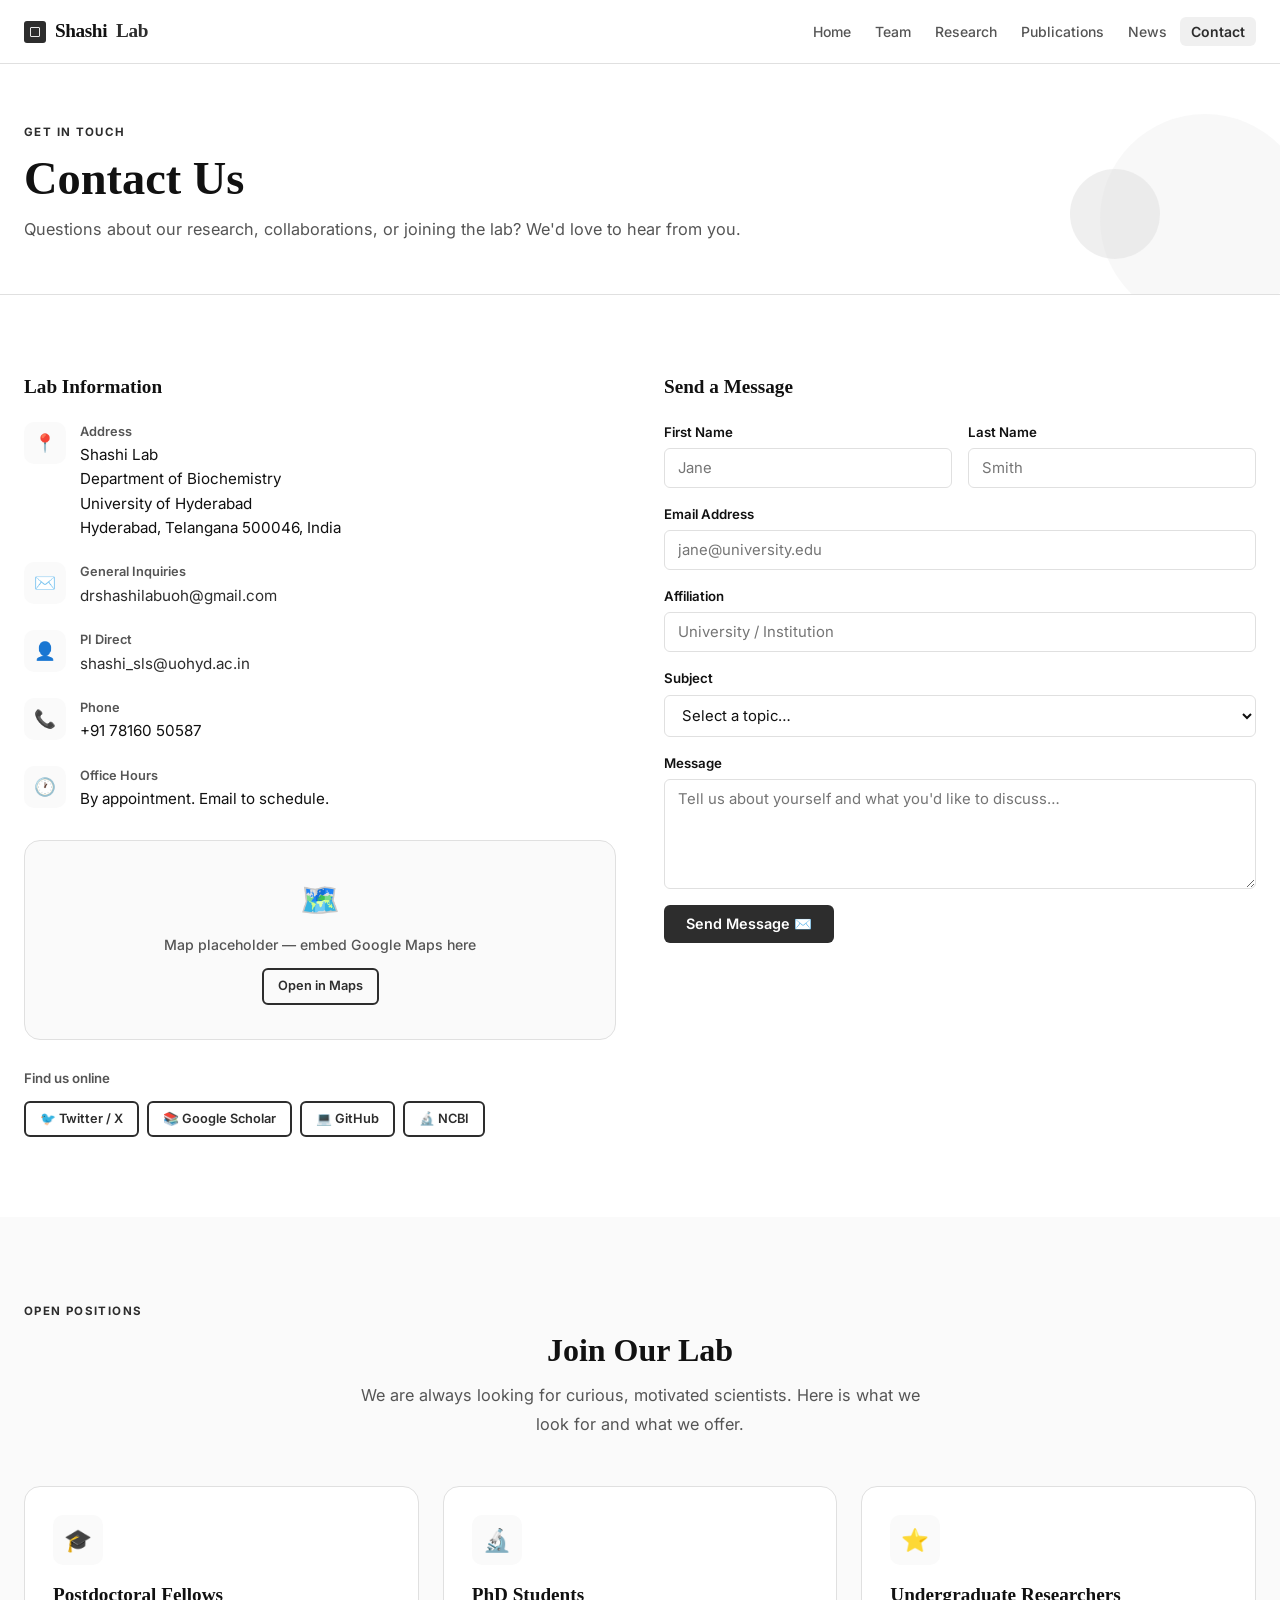
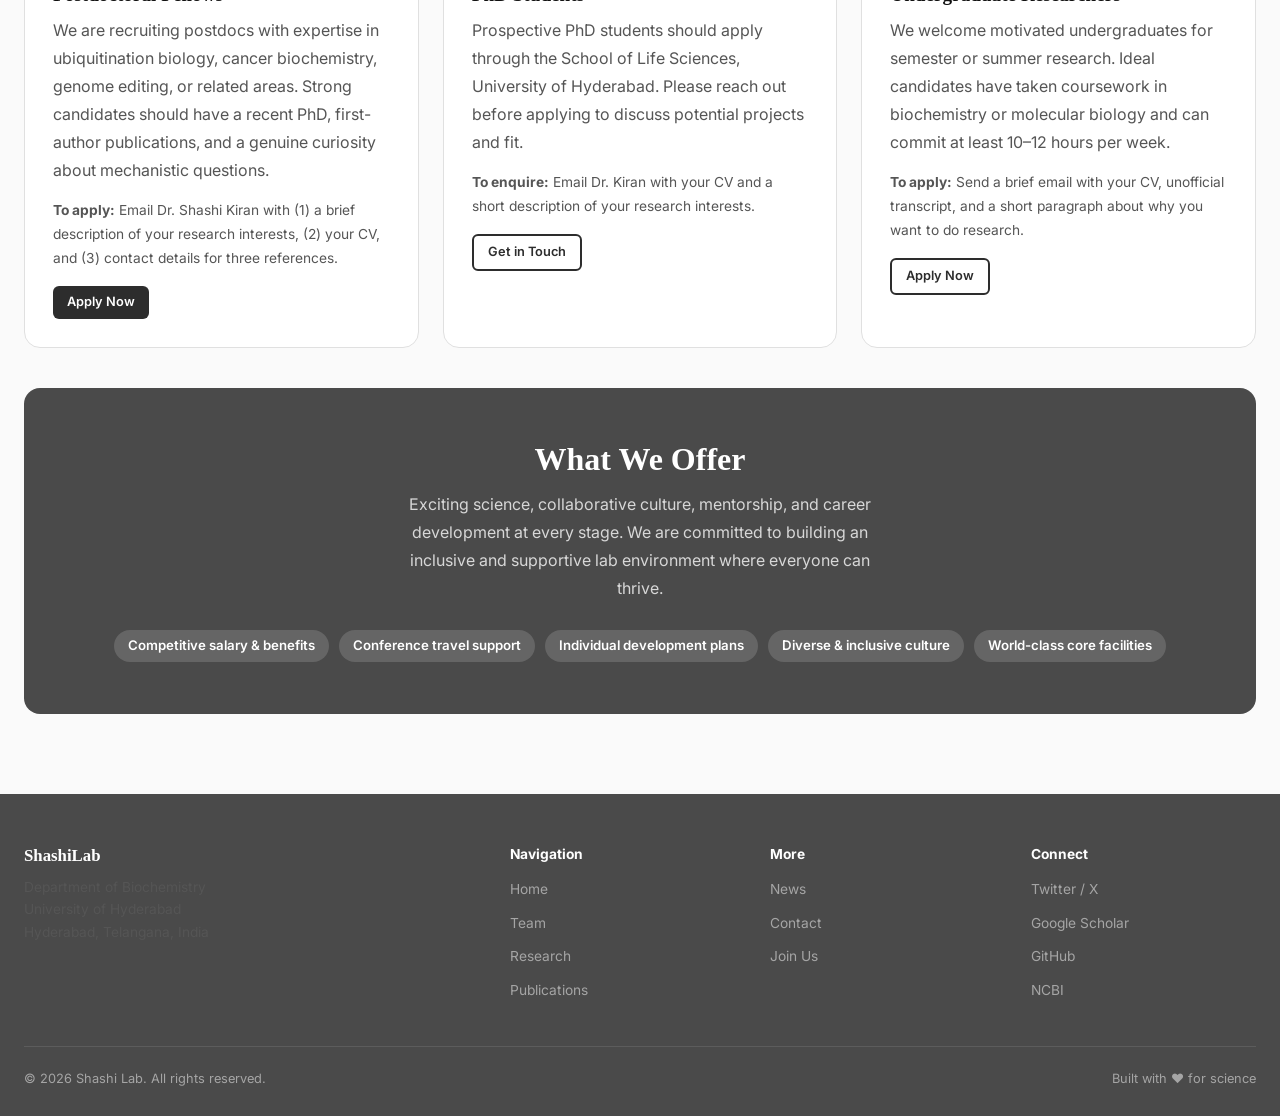
==== contact.html @ e82fa658 "Initial commit: Shashi Lab website" ====
<!DOCTYPE html>
<html lang="en">
<head>
  <meta charset="UTF-8" />
  <meta name="viewport" content="width=device-width, initial-scale=1.0" />
  <title>Contact | Dr. Shashi Kiran Lab | University of Hyderabad</title>
  <meta name="description" content="Contact Dr. Shashi Kiran at the Department of Biochemistry, University of Hyderabad. Open positions for postdoctoral researchers, PhD students, and project students." />
  <meta name="keywords" content="Shashi Kiran contact, University of Hyderabad Biochemistry, join lab, PhD positions, postdoc positions, genome editing, cancer biology" />
  <meta name="author" content="Dr. Shashi Kiran" />
  <meta property="og:title" content="Contact | Dr. Shashi Kiran Lab | University of Hyderabad" />
  <meta property="og:description" content="Get in touch with Dr. Shashi Kiran's lab at the Department of Biochemistry, University of Hyderabad. Positions available for researchers at all levels." />
  <meta property="og:type" content="website" />
  <script type="application/ld+json">
  {
    "@context": "https://schema.org",
    "@type": "ContactPage",
    "name": "Contact — Shashi Kiran Lab",
    "about": {
      "@type": "Person",
      "name": "Dr. Shashi Kiran",
      "jobTitle": "Assistant Professor",
      "affiliation": {
        "@type": "CollegeOrUniversity",
        "name": "University of Hyderabad"
      },
      "address": {
        "@type": "PostalAddress",
        "addressLocality": "Hyderabad",
        "addressRegion": "Telangana",
        "addressCountry": "IN"
      }
    }
  }
  </script>
  <link rel="preconnect" href="https://fonts.googleapis.com" />
  <link rel="preconnect" href="https://fonts.gstatic.com" crossorigin />
  <link href="https://fonts.googleapis.com/css2?family=Inter:wght@400;500;600;700;800&display=swap" rel="stylesheet" />
  <link rel="stylesheet" href="assets/style.css" />
</head>
<body>

<nav class="nav">
  <div class="nav-inner">
    <a href="index.html" class="nav-logo"><span class="nav-crest" aria-hidden="true"><span class="nav-crest-gem"></span></span>Shashi<span>Lab</span></a>
    <ul class="nav-links" id="navLinks">
      <li><a href="index.html"       >Home</a></li>
      <li><a href="team.html"        >Team</a></li>
      <li><a href="research.html"    >Research</a></li>
      <li><a href="publications.html">Publications</a></li>
      <li><a href="news.html"        >News</a></li>
      <li><a href="contact.html"      class="active">Contact</a></li>
    </ul>
    <button class="nav-toggle" id="navToggle" aria-label="Toggle menu">☰</button>
  </div>
</nav>

<!-- Page Hero -->
<section class="page-hero">
  <div class="container">
    <div class="section-label">Get in Touch</div>
    <h1>Contact Us</h1>
    <p>Questions about our research, collaborations, or joining the lab? We'd love to hear from you.</p>
  </div>
</section>

<!-- Contact Grid -->
<section class="section">
  <div class="container">
    <div class="contact-grid">

      <!-- Info side -->
      <div>
        <h3 style="margin-bottom:24px;">Lab Information</h3>

        <div class="contact-item">
          <div class="ci-icon">📍</div>
          <div>
            <div class="ci-label">Address</div>
            <div class="ci-value">
              Shashi Lab<br>
              Department of Biochemistry<br>
              University of Hyderabad<br>
              Hyderabad, Telangana 500046, India
            </div>
          </div>
        </div>

        <div class="contact-item">
          <div class="ci-icon">✉️</div>
          <div>
            <div class="ci-label">General Inquiries</div>
            <div class="ci-value"><a href="mailto:drshashilabuoh@gmail.com">drshashilabuoh@gmail.com</a></div>
          </div>
        </div>

        <div class="contact-item">
          <div class="ci-icon">👤</div>
          <div>
            <div class="ci-label">PI Direct</div>
            <div class="ci-value"><a href="mailto:shashi_sls@uohyd.ac.in">shashi_sls@uohyd.ac.in</a></div>
          </div>
        </div>

        <div class="contact-item">
          <div class="ci-icon">📞</div>
          <div>
            <div class="ci-label">Phone</div>
            <div class="ci-value">+91 78160 50587</div>
          </div>
        </div>

        <div class="contact-item">
          <div class="ci-icon">🕐</div>
          <div>
            <div class="ci-label">Office Hours</div>
            <div class="ci-value">By appointment. Email to schedule.</div>
          </div>
        </div>

        <!-- Map placeholder -->
        <div style="margin-top:28px;background:var(--surface);border:1px solid var(--border);border-radius:var(--radius-lg);height:200px;display:flex;align-items:center;justify-content:center;flex-direction:column;gap:8px;color:var(--text-muted);">
          <div style="font-size:2rem;">🗺️</div>
          <div style="font-size:.88rem;font-weight:500;">Map placeholder — embed Google Maps here</div>
          <a href="https://maps.google.com" target="_blank" class="btn btn-sm btn-outline" style="margin-top:4px;">Open in Maps</a>
        </div>

        <!-- Social links -->
        <div style="margin-top:28px;">
          <div style="font-size:.83rem;font-weight:600;color:var(--text-muted);margin-bottom:12px;">Find us online</div>
          <div style="display:flex;flex-wrap:wrap;gap:8px;">
            <a href="#" class="btn btn-sm btn-outline">🐦 Twitter / X</a>
            <a href="#" class="btn btn-sm btn-outline">📚 Google Scholar</a>
            <a href="#" class="btn btn-sm btn-outline">💻 GitHub</a>
            <a href="#" class="btn btn-sm btn-outline">🔬 NCBI</a>
          </div>
        </div>
      </div>

      <!-- Form side -->
      <div>
        <h3 style="margin-bottom:24px;">Send a Message</h3>
        <form class="contact-form" onsubmit="handleSubmit(event)">
          <div class="form-row">
            <div class="form-group">
              <label for="firstName">First Name</label>
              <input type="text" id="firstName" name="firstName" placeholder="Jane" required />
            </div>
            <div class="form-group">
              <label for="lastName">Last Name</label>
              <input type="text" id="lastName" name="lastName" placeholder="Smith" required />
            </div>
          </div>
          <div class="form-group">
            <label for="email">Email Address</label>
            <input type="email" id="email" name="email" placeholder="jane@university.edu" required />
          </div>
          <div class="form-group">
            <label for="affiliation">Affiliation</label>
            <input type="text" id="affiliation" name="affiliation" placeholder="University / Institution" />
          </div>
          <div class="form-group">
            <label for="subject">Subject</label>
            <select id="subject" name="subject">
              <option value="">Select a topic…</option>
              <option value="collaboration">Research Collaboration</option>
              <option value="postdoc">Postdoctoral Position</option>
              <option value="phd">PhD / Graduate Student Inquiry</option>
              <option value="undergrad">Undergraduate Research</option>
              <option value="media">Press / Media</option>
              <option value="other">Other</option>
            </select>
          </div>
          <div class="form-group">
            <label for="message">Message</label>
            <textarea id="message" name="message" placeholder="Tell us about yourself and what you'd like to discuss…" required></textarea>
          </div>
          <button type="submit" class="btn btn-primary" style="align-self:flex-start;">Send Message ✉️</button>
          <div id="formSuccess" style="display:none;padding:14px 18px;background:#f0fdf4;border:1px solid #a7f3d0;border-radius:var(--radius-sm);color:#065f46;font-size:.9rem;font-weight:500;">
            ✅ Message sent! We'll get back to you within 2–3 business days.
          </div>
        </form>
      </div>

    </div>
  </div>
</section>

<!-- Join Us -->
<section class="section section-alt" id="join">
  <div class="container">
    <div class="section-label">Open Positions</div>
    <h2 class="section-title">Join Our Lab</h2>
    <p class="section-subtitle">We are always looking for curious, motivated scientists. Here is what we look for and what we offer.</p>

    <div class="grid-3" style="margin-bottom:40px;">
      <div class="card">
        <div class="card-icon">🎓</div>
        <h3>Postdoctoral Fellows</h3>
        <p style="margin-bottom:14px;">We are recruiting postdocs with expertise in ubiquitination biology, cancer biochemistry, genome editing, or related areas. Strong candidates should have a recent PhD, first-author publications, and a genuine curiosity about mechanistic questions.</p>
        <p style="font-size:.86rem;margin-bottom:16px;"><strong>To apply:</strong> Email Dr. Shashi Kiran with (1) a brief description of your research interests, (2) your CV, and (3) contact details for three references.</p>
        <a href="mailto:shashi_sls@uohyd.ac.in?subject=Postdoc%20Application" class="btn btn-sm btn-primary">Apply Now</a>
      </div>
      <div class="card">
        <div class="card-icon">🔬</div>
        <h3>PhD Students</h3>
        <p style="margin-bottom:14px;">Prospective PhD students should apply through the School of Life Sciences, University of Hyderabad. Please reach out before applying to discuss potential projects and fit.</p>
        <p style="font-size:.86rem;margin-bottom:16px;"><strong>To enquire:</strong> Email Dr. Kiran with your CV and a short description of your research interests.</p>
        <a href="mailto:shashi_sls@uohyd.ac.in?subject=PhD%20Inquiry" class="btn btn-sm btn-outline">Get in Touch</a>
      </div>
      <div class="card">
        <div class="card-icon">⭐</div>
        <h3>Undergraduate Researchers</h3>
        <p style="margin-bottom:14px;">We welcome motivated undergraduates for semester or summer research. Ideal candidates have taken coursework in biochemistry or molecular biology and can commit at least 10–12 hours per week.</p>
        <p style="font-size:.86rem;margin-bottom:16px;"><strong>To apply:</strong> Send a brief email with your CV, unofficial transcript, and a short paragraph about why you want to do research.</p>
        <a href="mailto:shashi_sls@uohyd.ac.in?subject=Undergrad%20Research" class="btn btn-sm btn-outline">Apply Now</a>
      </div>
    </div>

    <div class="join-banner">
      <h2>What We Offer</h2>
      <p>Exciting science, collaborative culture, mentorship, and career development at every stage. We are committed to building an inclusive and supportive lab environment where everyone can thrive.</p>
      <div style="display:flex;flex-wrap:wrap;gap:10px;justify-content:center;margin-top:4px;">
        <span style="background:rgba(255,255,255,.15);color:white;padding:5px 14px;border-radius:9999px;font-size:.83rem;font-weight:600;">Competitive salary &amp; benefits</span>
        <span style="background:rgba(255,255,255,.15);color:white;padding:5px 14px;border-radius:9999px;font-size:.83rem;font-weight:600;">Conference travel support</span>
        <span style="background:rgba(255,255,255,.15);color:white;padding:5px 14px;border-radius:9999px;font-size:.83rem;font-weight:600;">Individual development plans</span>
        <span style="background:rgba(255,255,255,.15);color:white;padding:5px 14px;border-radius:9999px;font-size:.83rem;font-weight:600;">Diverse &amp; inclusive culture</span>
        <span style="background:rgba(255,255,255,.15);color:white;padding:5px 14px;border-radius:9999px;font-size:.83rem;font-weight:600;">World-class core facilities</span>
      </div>
    </div>
  </div>
</section>

<footer class="footer">
  <div class="container">
    <div class="footer-grid">
      <div class="footer-brand">
        <h3>ShashiLab</h3>
        <p>Department of Biochemistry<br>University of Hyderabad<br>Hyderabad, Telangana, India</p>
      </div>
      <div class="footer-col">
        <h4>Navigation</h4>
        <ul>
          <li><a href="index.html">Home</a></li>
          <li><a href="team.html">Team</a></li>
          <li><a href="research.html">Research</a></li>
          <li><a href="publications.html">Publications</a></li>
        </ul>
      </div>
      <div class="footer-col">
        <h4>More</h4>
        <ul>
          <li><a href="news.html">News</a></li>
          <li><a href="contact.html">Contact</a></li>
          <li><a href="contact.html#join">Join Us</a></li>
        </ul>
      </div>
      <div class="footer-col">
        <h4>Connect</h4>
        <ul>
          <li><a href="#">Twitter / X</a></li>
          <li><a href="#">Google Scholar</a></li>
          <li><a href="#">GitHub</a></li>
          <li><a href="#">NCBI</a></li>
        </ul>
      </div>
    </div>
    <div class="footer-bottom">
      <span>© 2026 Shashi Lab. All rights reserved.</span>
      <span>Built with ❤️ for science</span>
    </div>
  </div>
</footer>

<script>
  document.getElementById('navToggle').addEventListener('click', () => {
    document.getElementById('navLinks').classList.toggle('open');
  });

  function handleSubmit(e) {
    e.preventDefault();
    document.getElementById('formSuccess').style.display = 'block';
    e.target.reset();
  }
</script>
</body>
</html>
---- assets/style.css ----
/* ================================================================
   Shashi Lab — Main Stylesheet  |  Monochrome Edition
   ================================================================ */

@media (prefers-reduced-motion: no-preference) {
  html { scroll-behavior: smooth; }
}

/* ── Custom Properties ────────────────────────────────────────── */
:root {
  --primary:        #111111;
  --primary-dark:   #0d0d0d;
  --accent:         #2d2d2d;
  --accent-light:   #e8e8e8;
  --accent-mid:     #f0f0f0;

  --text:           #111111;
  --text-muted:     #555555;
  --text-light:     #888888;

  --bg:             #ffffff;
  --surface:        #fafafa;
  --surface-2:      #f0f0f0;
  --border:         #e0e0e0;
  --border-light:   #ebebeb;

  --shadow-sm:      0 1px 3px rgba(0,0,0,.07), 0 1px 2px rgba(0,0,0,.05);
  --shadow:         0 4px 12px rgba(0,0,0,.09);
  --shadow-lg:      0 10px 30px rgba(0,0,0,.11);

  --radius-sm:      6px;
  --radius:         10px;
  --radius-lg:      16px;
  --radius-full:    9999px;

  --nav-h:          64px;
  --max-w:          1300px;
  --section-pad:    80px;
}

/* ── Reset ────────────────────────────────────────────────────── */
*, *::before, *::after { box-sizing: border-box; margin: 0; padding: 0; }
html { scroll-behavior: smooth; }
body {
  font-family: 'Inter', -apple-system, BlinkMacSystemFont, 'Segoe UI', sans-serif;
  color: var(--text);
  background: var(--bg);
  line-height: 1.6;
  -webkit-font-smoothing: antialiased;
}
img { max-width: 100%; display: block; }
a   { color: var(--accent); text-decoration: none; }
a:hover { text-decoration: underline; }
ul  { list-style: none; }

/* ── Typography ───────────────────────────────────────────────── */
h1, h2, h3, h4, h5 { font-weight: 700; line-height: 1.2; color: var(--text); }
h1, h2, h3 { font-family: Georgia, 'Times New Roman', serif; }
h1 { font-size: clamp(2rem,   4vw, 2.9rem); }
h2 { font-size: clamp(1.45rem,3vw, 2rem);   }
h3 { font-size: 1.2rem; }
h4 { font-size: 1rem;   }
p  { color: var(--text-muted); line-height: 1.75; }

/* ── Layout helpers ───────────────────────────────────────────── */
.container {
  max-width: var(--max-w);
  margin: 0 auto;
  padding: 0 24px;
}
.section     { padding: var(--section-pad) 0; }
.section-alt { background: var(--surface); }

.section-label {
  display: inline-block;
  font-size: .72rem;
  font-weight: 700;
  letter-spacing: .12em;
  text-transform: uppercase;
  color: var(--accent);
  margin-bottom: 10px;
}
.section-title    { text-align: center; margin-bottom: 12px; }
.section-subtitle {
  text-align: center;
  color: var(--text-muted);
  max-width: 580px;
  margin: 0 auto 48px;
  font-size: 1.02rem;
}

/* ── Navigation ───────────────────────────────────────────────── */
.nav {
  position: sticky;
  top: 0;
  z-index: 100;
  height: var(--nav-h);
  background: rgba(255,255,255,.96);
  backdrop-filter: blur(12px);
  -webkit-backdrop-filter: blur(12px);
  border-bottom: 1px solid var(--border);
}
.nav-inner {
  max-width: var(--max-w);
  margin: 0 auto;
  padding: 0 24px;
  height: 100%;
  display: flex;
  align-items: center;
  justify-content: space-between;
}
.nav-logo {
  font-size: 1.2rem;
  font-weight: 700;
  color: var(--primary);
  text-decoration: none;
  letter-spacing: -.02em;
  white-space: nowrap;
  display: flex;
  align-items: center;
  gap: 9px;
  font-family: Georgia, 'Times New Roman', serif;
}
.nav-logo span { color: var(--accent); }
.nav-logo:hover { text-decoration: none; }

/* Crest mark (Option K) */
.nav-crest {
  width: 22px; height: 22px;
  background: var(--accent);
  border-radius: 3px;
  display: inline-flex;
  align-items: center;
  justify-content: center;
  flex-shrink: 0;
}
.nav-crest-gem {
  width: 10px; height: 10px;
  border: 1.5px solid var(--accent-light);
  border-radius: 1px;
}

.nav-links {
  display: flex;
  align-items: center;
  gap: 2px;
}
.nav-links a {
  font-size: .875rem;
  font-weight: 500;
  color: var(--text-muted);
  padding: 6px 11px;
  border-radius: var(--radius-sm);
  text-decoration: none;
  transition: color .15s, background .15s;
}
.nav-links a:hover  { color: var(--primary); background: var(--accent-mid); }
.nav-links a.active { color: var(--accent);  background: var(--accent-mid); font-weight: 600; }

.nav-toggle {
  display: none;
  background: none;
  border: 1.5px solid var(--border);
  border-radius: var(--radius-sm);
  padding: 5px 8px;
  cursor: pointer;
  color: var(--text);
  font-size: 1.1rem;
  line-height: 1;
}
@media (max-width: 720px) {
  .nav-toggle { display: flex; align-items: center; }
  .nav-links {
    display: none;
    position: absolute;
    top: var(--nav-h);
    left: 0; right: 0;
    background: var(--bg);
    border-bottom: 1px solid var(--border);
    flex-direction: column;
    align-items: stretch;
    padding: 12px;
    gap: 2px;
    box-shadow: var(--shadow);
  }
  .nav-links.open { display: flex; }
  .nav-links a { padding: 10px 14px; }
}

/* ── Buttons ──────────────────────────────────────────────────── */
.btn {
  display: inline-flex;
  align-items: center;
  gap: 7px;
  font-size: .9rem;
  font-weight: 600;
  padding: 10px 22px;
  border-radius: var(--radius-sm);
  border: none;
  cursor: pointer;
  text-decoration: none;
  transition: transform .15s, box-shadow .15s, background .15s, border-color .15s;
  font-family: inherit;
}
.btn:hover { transform: translateY(-1px); box-shadow: var(--shadow); text-decoration: none; }

.btn-primary  { background: var(--accent); color: #ffffff; }
.btn-primary:hover { background: var(--primary-dark); color: #ffffff; }

.btn-outline  { background: transparent; color: var(--accent); border: 2px solid var(--accent); }
.btn-outline:hover  { background: var(--accent); color: #ffffff; }

/* for use on dark backgrounds (join banner, footer) */
.btn-white    { background: #f5f5f5; color: var(--primary); font-weight: 700; }
.btn-white:hover  { background: var(--accent-light); }

.btn-ghost-white {
  background: transparent;
  color: #fff;
  border: 2px solid rgba(255,255,255,.45);
}
.btn-ghost-white:hover { background: rgba(255,255,255,.12); border-color: #fff; }

.btn-sm { font-size: .8rem; padding: 6px 14px; }

/* ── Hero (home) ──────────────────────────────────────────────── */
.hero {
  background: var(--bg);
  padding: 96px 0 80px;
  position: relative;
  overflow: hidden;
  border-bottom: 1px solid var(--border);
}
/* Bubble decorations (Option I placement) */
.hero::before {
  content: '';
  position: absolute;
  right: -50px; bottom: -50px;
  width: 340px; height: 340px;
  border-radius: 50%;
  background: var(--accent-mid);
  opacity: .55;
  pointer-events: none;
}
.hero::after {
  content: '';
  position: absolute;
  right: 160px; bottom: 60px;
  width: 160px; height: 160px;
  border-radius: 50%;
  background: var(--border);
  opacity: .5;
  pointer-events: none;
}
.hero-inner {
  position: relative; z-index: 1;
  max-width: var(--max-w);
  margin: 0 auto;
  padding: 0 24px;
}
.hero-badge {
  display: inline-flex;
  align-items: center;
  gap: 6px;
  background: var(--surface);
  border: 1px solid var(--border);
  color: var(--accent);
  font-size: .73rem;
  font-weight: 700;
  letter-spacing: .1em;
  text-transform: uppercase;
  padding: 5px 12px;
  border-radius: var(--radius-full);
  margin-bottom: 22px;
}
.hero h1 { color: var(--primary); margin-bottom: 18px; max-width: 680px; letter-spacing: -.02em; }
.hero > .hero-inner > p {
  color: var(--text-muted);
  font-size: 1.12rem;
  max-width: 560px;
  margin-bottom: 34px;
}
.hero-actions { display: flex; flex-wrap: wrap; gap: 12px; }
.hero-stats {
  display: flex; flex-wrap: wrap; gap: 44px;
  margin-top: 60px;
  padding-top: 40px;
  border-top: 1px solid var(--border);
}
.hero-stat-value { font-size: 2rem; font-weight: 800; color: var(--primary); line-height: 1; font-family: Georgia, serif; }
.hero-stat-label { font-size: .82rem; color: var(--text-muted); margin-top: 4px; }

/* ── Page hero (inner pages) ──────────────────────────────────── */
.page-hero {
  background: var(--bg);
  padding: 54px 0 50px;
  position: relative;
  overflow: hidden;
  border-bottom: 1px solid var(--border);
}
.page-hero::before {
  content: '';
  position: absolute;
  right: -30px; bottom: -30px;
  width: 210px; height: 210px;
  border-radius: 50%;
  background: var(--accent-mid);
  opacity: .45;
  pointer-events: none;
}
.page-hero::after {
  content: '';
  position: absolute;
  right: 120px; bottom: 35px;
  width: 90px; height: 90px;
  border-radius: 50%;
  background: var(--border);
  opacity: .5;
  pointer-events: none;
}
.page-hero .section-label { color: var(--accent); }
.page-hero h1 { color: var(--primary); margin-bottom: 8px; }
.page-hero p  { color: var(--text-muted); font-size: 1.02rem; }

/* ── Research cards ───────────────────────────────────────────── */
.grid-3 { display: grid; grid-template-columns: repeat(auto-fill, minmax(300px, 1fr)); gap: 24px; }
.grid-2 { display: grid; grid-template-columns: repeat(auto-fill, minmax(360px, 1fr)); gap: 24px; }
.grid-4 { display: grid; grid-template-columns: repeat(auto-fill, minmax(220px, 1fr)); gap: 20px; }

.card {
  background: #fff;
  border: 1px solid var(--border);
  border-radius: var(--radius-lg);
  padding: 28px;
  transition: box-shadow .2s, transform .2s;
}
.card:hover { box-shadow: var(--shadow-lg); transform: translateY(-3px); }

.card-icon {
  width: 50px; height: 50px;
  background: var(--surface);
  border-radius: var(--radius);
  display: flex; align-items: center; justify-content: center;
  font-size: 1.4rem;
  margin-bottom: 18px;
}
.card h3 { margin-bottom: 10px; }

/* Banner-top card variant */
.card-with-banner { padding-top: 0; overflow: hidden; }
.card-banner {
  background: var(--accent);
  color: #fef3c7;
  font-size: .68rem;
  font-weight: 700;
  letter-spacing: .13em;
  text-transform: uppercase;
  padding: 9px 28px;
  margin: 0 -28px 22px;
}

/* ── Team ─────────────────────────────────────────────────────── */
.pi-card {
  display: grid;
  grid-template-columns: 240px 1fr;
  gap: 36px;
  align-items: start;
  background: #fff;
  border: 1px solid var(--border);
  border-radius: var(--radius-lg);
  padding: 36px;
  margin-bottom: 48px;
  box-shadow: var(--shadow-sm);
}
.pi-avatar {
  width: 160px; height: 160px;
  border-radius: var(--radius-lg);
  background: linear-gradient(135deg, #2d2d2d, #4a4a4a);
  display: flex; align-items: center; justify-content: center;
  font-size: 3rem; font-weight: 700; color: #ffffff;
  font-family: Georgia, serif;
}
.pi-photo {
  width: 240px; height: 240px;
  border-radius: var(--radius-lg);
  object-fit: cover;
  object-position: center top;
}
.pi-name  { font-size: 1.5rem; margin-bottom: 3px; font-family: Georgia, serif; }
.pi-title { font-size: .88rem; color: var(--accent); font-weight: 600; margin-bottom: 14px; letter-spacing: .02em; }
.pi-bio   { margin-bottom: 18px; }
.pi-links { display: flex; flex-wrap: wrap; gap: 8px; }

.member-grid { display: grid; grid-template-columns: repeat(auto-fill, minmax(195px, 1fr)); gap: 20px; }
.member-card {
  text-align: center;
  background: #fff;
  border: 1px solid var(--border);
  border-radius: var(--radius-lg);
  padding: 0 18px 20px;
  overflow: hidden;
  transition: box-shadow .2s, transform .2s;
}
.member-card:hover { box-shadow: var(--shadow-lg); transform: translateY(-3px); }
.member-avatar {
  width: calc(100% + 36px);
  aspect-ratio: 1;
  margin: 0 -18px 16px;
  display: flex; align-items: center; justify-content: center;
  font-size: 3rem; font-weight: 700; color: #ffffff;
  background: linear-gradient(135deg, #2d2d2d, #4a4a4a);
  font-family: Georgia, serif;
}
.member-photo {
  width: calc(100% + 36px);
  aspect-ratio: 1;
  object-fit: cover;
  object-position: center top;
  margin: 0 -18px 16px;
  display: block;
}
.member-card h4   { margin-bottom: 3px; font-size: .98rem; }
.member-role {
  font-size: .75rem; font-weight: 700;
  color: var(--accent);
  text-transform: uppercase;
  letter-spacing: .07em;
  margin-bottom: 8px;
}
.member-card p { font-size: .85rem; line-height: 1.5; }
.member-links {
  margin-top: 12px;
  display: flex; justify-content: center; gap: 6px;
  flex-wrap: wrap;
}
.member-links a {
  font-size: .73rem; font-weight: 600;
  color: var(--text-muted);
  background: var(--surface);
  padding: 3px 9px;
  border-radius: var(--radius-full);
  border: 1px solid var(--border);
  text-decoration: none;
  transition: background .15s, color .15s;
}
.member-links a:hover { background: var(--accent-mid); color: var(--accent); }

.alumni-list { display: flex; flex-direction: column; gap: 0; }
.alumni-item {
  display: flex; align-items: center; justify-content: space-between;
  padding: 14px 0;
  border-bottom: 1px solid var(--border-light);
  gap: 16px;
  flex-wrap: wrap;
}
.alumni-name  { font-weight: 600; font-size: .95rem; }
.alumni-info  { font-size: .85rem; color: var(--text-muted); }
.alumni-dest  { font-size: .82rem; color: var(--accent); font-style: italic; }

/* ── Publications ─────────────────────────────────────────────── */
.pub-year-section { margin-bottom: 60px; }
.pub-year-heading {
  font-size: 3.2rem; font-weight: 800;
  color: var(--border); line-height: 1;
  margin-bottom: 2px; letter-spacing: -1px;
  font-family: Georgia, serif;
}
.pub-year-rule {
  border: none; border-top: 1.5px solid var(--border);
  margin: 0 0 6px;
}
.pub-list { display: flex; flex-direction: column; }
.pub-entry {
  display: flex; gap: 96px;
  padding: 22px 24px;
  border-bottom: 1px solid var(--border-light);
  align-items: center;
  transition: background .15s;
}
.pub-entry:last-child { border-bottom: none; }
.pub-entry:hover { background: var(--surface); }

.pub-thumb {
  flex-shrink: 0;
  align-self: center;
  width: 300px;
  height: 300px;
  border-radius: 8px;
  overflow: hidden;
  display: block;
}
img.pub-thumb {
  display: block;
  width: 300px;
  height: 300px;
  object-fit: cover;
}
.pub-thumb-lines {
  flex: 1; padding: 9px 8px 6px;
  display: flex; flex-direction: column; gap: 5px;
}
.pub-thumb-line {
  height: 2px; border-radius: 1px; background: var(--border);
}
.pub-thumb-line:nth-child(1) { width: 88%; }
.pub-thumb-line:nth-child(2) { width: 65%; }
.pub-thumb-line:nth-child(3) { width: 92%; }
.pub-thumb-line:nth-child(4) { width: 75%; }
.pub-thumb-line:nth-child(5) { width: 55%; }
.pub-thumb-line:nth-child(6) { width: 80%; }
.pub-thumb-footer {
  background: var(--surface);
  border-top: 1px solid var(--border);
  padding: 4px 5px;
  font-size: .5rem; font-weight: 700;
  color: var(--text-light); text-transform: uppercase;
  letter-spacing: .04em; line-height: 1.35;
  text-align: center;
}

.pub-detail { flex: 1; padding-top: 1px; }
.pub-title-text {
  font-size: 1rem; font-weight: 600;
  color: var(--text); line-height: 1.52;
  margin-bottom: 8px;
}
.pub-title-text a { color: inherit; text-decoration: none; }
.pub-title-text a:hover { color: var(--accent); }
.pub-authors-text {
  font-size: .875rem; color: var(--text-muted);
  margin-bottom: 4px; line-height: 1.6;
}
.pub-authors-text .me { font-weight: 700; color: var(--primary); }
.pub-journal-text {
  font-size: .855rem; color: var(--text-light);
  margin-bottom: 11px;
}
.pub-doi-link {
  display: inline-block;
  font-size: .8rem; font-weight: 600;
  color: var(--accent); text-decoration: none;
  border-bottom: 1px solid transparent;
  transition: border-color .15s;
}
.pub-doi-link:hover { border-bottom-color: var(--accent); }
.pl-code:hover { background: var(--accent-light); }
.pl-data { color: #7c3aed; border-color: #ddd6fe; background: #faf5ff; }

/* ── News ─────────────────────────────────────────────────────── */
.news-feed { display: flex; flex-direction: column; }
.news-item {
  display: flex; gap: 22px;
  padding: 26px 0;
  border-bottom: 1px solid var(--border);
}
.news-item:first-child { border-top: 1px solid var(--border); }
.news-datebox { min-width: 72px; text-align: right; }
.news-datebox .nd-month { font-size: .7rem; font-weight: 700; text-transform: uppercase; color: var(--accent); }
.news-datebox .nd-day   { font-size: 1.75rem; font-weight: 800; color: var(--text); line-height: 1; font-family: Georgia, serif; }
.news-datebox .nd-year  { font-size: .7rem; color: var(--text-light); }
.news-content { flex: 1; }
.badge {
  display: inline-flex; align-items: center;
  font-size: .67rem; font-weight: 700;
  text-transform: uppercase; letter-spacing: .07em;
  padding: 2px 8px; border-radius: var(--radius-full);
  margin-bottom: 6px;
}
.b-paper  { background: var(--accent-light); color: #222222; }
.b-award  { background: #fef9c3; color: #a16207; }
.b-member { background: #dcfce7; color: #15803d; }
.b-media  { background: #fce7f3; color: #9d174d; }
.b-grant  { background: #e0e7ff; color: #4338ca; }
.b-event  { background: var(--accent-mid); color: #444444; }
.news-title { font-size: 1.02rem; font-weight: 600; color: var(--text); margin-bottom: 5px; }
.news-desc  { font-size: .88rem; color: var(--text-muted); }

/* ── Resources ────────────────────────────────────────────────── */
.resource-grid { display: grid; grid-template-columns: repeat(auto-fill, minmax(270px, 1fr)); gap: 20px; }
.resource-card {
  background: #fff;
  border: 1px solid var(--border);
  border-radius: var(--radius-lg);
  padding: 24px;
  display: flex; flex-direction: column; gap: 10px;
  transition: box-shadow .2s, transform .2s;
}
.resource-card:hover { box-shadow: var(--shadow); transform: translateY(-2px); }
.res-type {
  font-size: .7rem; font-weight: 700;
  text-transform: uppercase; letter-spacing: .1em;
}
.rt-code     { color: #059669; }
.rt-data     { color: #0284c7; }
.rt-protocol { color: #7c3aed; }
.rt-tutorial { color: #d97706; }
.resource-card h4  { font-size: .97rem; line-height: 1.35; }
.resource-card p   { font-size: .86rem; flex: 1; }
.resource-footer   {
  display: flex; align-items: center; justify-content: space-between;
  font-size: .78rem; color: var(--text-light);
  padding-top: 4px;
  border-top: 1px solid var(--border-light);
}

/* ── Contact ──────────────────────────────────────────────────── */
.contact-grid { display: grid; grid-template-columns: 1fr 1fr; gap: 48px; }
.contact-item {
  display: flex; gap: 14px;
  margin-bottom: 22px;
}
.ci-icon {
  width: 42px; height: 42px;
  background: var(--surface);
  border-radius: var(--radius);
  display: flex; align-items: center; justify-content: center;
  font-size: 1.1rem; flex-shrink: 0;
}
.ci-label { font-size: .8rem; font-weight: 600; color: var(--text-muted); margin-bottom: 1px; }
.ci-value { font-size: .95rem; color: var(--text); }

.contact-form { display: flex; flex-direction: column; gap: 16px; }
.form-group   { display: flex; flex-direction: column; gap: 5px; }
.form-group label {
  font-size: .83rem; font-weight: 600; color: var(--text);
}
.form-group input,
.form-group textarea,
.form-group select {
  padding: 10px 13px;
  border: 1.5px solid var(--border);
  border-radius: var(--radius-sm);
  font-size: .93rem;
  font-family: inherit;
  color: var(--text);
  background: #fff;
  transition: border-color .15s, box-shadow .15s;
}
.form-group input:focus,
.form-group textarea:focus,
.form-group select:focus {
  outline: none;
  border-color: var(--accent);
  box-shadow: 0 0 0 3px rgba(0,0,0,.1);
}
.form-group textarea { resize: vertical; min-height: 110px; }
.form-row { display: grid; grid-template-columns: 1fr 1fr; gap: 16px; }

/* ── Join banner ──────────────────────────────────────────────── */
.join-banner {
  background: #4a4a4a;
  border-radius: var(--radius-lg);
  padding: 52px 48px;
  text-align: center;
}
.join-banner h2 { color: #ffffff; margin-bottom: 12px; }
.join-banner p  { color: rgba(255,255,255,.78); max-width: 480px; margin: 0 auto 28px; }

/* ── Chip / Tag ───────────────────────────────────────────────── */
.chip {
  display: inline-block;
  font-size: .73rem; font-weight: 600;
  padding: 3px 10px;
  border-radius: var(--radius-full);
  background: var(--surface);
  color: var(--accent);
  border: 1px solid var(--border);
}

/* ── Funding Cards ────────────────────────────────────────────── */
.fund-grid {
  display: grid;
  grid-template-columns: repeat(auto-fill, minmax(420px, 1fr));
  gap: 20px;
  max-width: 960px;
  margin: 0 auto;
}
.fund-card {
  background: #fff;
  border: 1px solid var(--border);
  border-radius: var(--radius-lg);
  overflow: hidden;
  display: flex;
  flex-direction: column;
  transition: box-shadow .25s, transform .25s;
}
.fund-card:hover { box-shadow: var(--shadow-lg); transform: translateY(-4px); }

.fund-header {
  padding: 18px 22px;
  display: flex;
  align-items: flex-start;
  justify-content: space-between;
  gap: 12px;
}
.fh-icmr      { background: linear-gradient(135deg, #0d9488 0%, #0f766e 100%); }
.fh-anrf      { background: linear-gradient(135deg, #3d3d3d 0%, #5a5a5a 100%); }
.fh-anrf-pair { background: linear-gradient(135deg, #2a2a2a 0%, #4a4a4a 100%); }

.fund-agency {
  font-size: 1rem; font-weight: 800;
  color: #fff; letter-spacing: .04em;
  line-height: 1;
}
.fund-agency-sub {
  font-size: .72rem; color: rgba(255,255,255,.7);
  margin-top: 4px; font-weight: 500;
}
.fund-grant {
  font-size: .67rem;
  color: rgba(255,255,255,.65);
  font-family: 'Courier New', monospace;
  text-align: right;
  white-space: nowrap;
  padding-top: 2px;
}
.fund-soon {
  font-size: .67rem; font-weight: 700;
  background: rgba(255,255,255,.2);
  color: #fff;
  padding: 3px 8px;
  border-radius: var(--radius-full);
  white-space: nowrap;
}
.fund-body {
  padding: 20px 22px;
  flex: 1;
  display: flex;
  flex-direction: column;
  justify-content: space-between;
  gap: 16px;
}
.fund-title {
  font-size: .95rem; font-weight: 600;
  color: var(--text); line-height: 1.55;
}
.fund-footer {
  display: flex;
  align-items: center;
  justify-content: space-between;
  flex-wrap: wrap;
  gap: 8px;
  padding-top: 14px;
  border-top: 1px solid var(--border-light);
}
.fund-amount {
  font-size: 1.05rem; font-weight: 800;
  color: var(--accent);
}
.fund-amount-note {
  font-size: .75rem; color: var(--text-muted);
  font-weight: 400;
}
.fund-dates {
  font-size: .82rem; color: var(--text-muted);
  display: flex; align-items: center; gap: 5px;
}
.fund-dates svg { opacity: .5; }

@media (max-width: 600px) {
  .fund-grid { grid-template-columns: 1fr; }
}

/* ── Divider ──────────────────────────────────────────────────── */
hr.divider { height: 1px; background: var(--border); border: none; }

/* ── Footer ───────────────────────────────────────────────────── */
.footer {
  background: #4a4a4a;
  color: rgba(255,255,255,.5);
  padding: 52px 0 26px;
}
.footer-grid {
  display: grid;
  grid-template-columns: 2fr 1fr 1fr 1fr;
  gap: 36px;
  padding-bottom: 36px;
  border-bottom: 1px solid rgba(255,255,255,.1);
  margin-bottom: 22px;
}
.footer-brand h3  { color: #ffffff; font-size: 1.05rem; margin-bottom: 10px; font-family: Georgia, serif; }
.footer-brand p   { font-size: .86rem; line-height: 1.65; max-width: 260px; }
.footer-col h4    { color: #ffffff; font-size: .86rem; margin-bottom: 14px; }
.footer-col li    { margin-bottom: 8px; }
.footer-col a     { font-size: .86rem; color: rgba(255,255,255,.5); text-decoration: none; transition: color .15s; }
.footer-col a:hover { color: #ffffff; }
.footer-bottom    {
  display: flex; align-items: center; justify-content: space-between;
  font-size: .8rem; flex-wrap: wrap; gap: 8px;
}
.footer-bottom a  { color: rgba(255,255,255,.38); }
.footer-bottom a:hover { color: #ffffff; }

/* ── Responsive ───────────────────────────────────────────────── */
@media (max-width: 900px) {
  .pi-card { grid-template-columns: 1fr; text-align: center; }
  .pi-avatar { margin: 0 auto; }
  .pi-photo { margin: 0 auto; }
  .pi-links  { justify-content: center; }
  .footer-grid { grid-template-columns: 1fr 1fr; }
  .contact-grid { grid-template-columns: 1fr; }
}
@media (max-width: 600px) {
  :root { --section-pad: 56px; }
  .hero          { padding: 70px 0 56px; }
  .hero-stats    { gap: 24px; margin-top: 40px; }
  .join-banner   { padding: 32px 20px; }
  .footer-grid   { grid-template-columns: 1fr; }
  .news-item     { flex-direction: column; gap: 8px; }
  .news-datebox  { text-align: left; display: flex; align-items: baseline; gap: 6px; }
  .news-datebox .nd-day { font-size: 1.2rem; }
  .form-row      { grid-template-columns: 1fr; }
  .pub-entry  { gap: 14px; padding: 14px 8px; }
  .pub-thumb  { width: 160px; height: 160px; }
  img.pub-thumb { width: 160px; height: 160px; }
  .grid-2        { grid-template-columns: 1fr; }
}
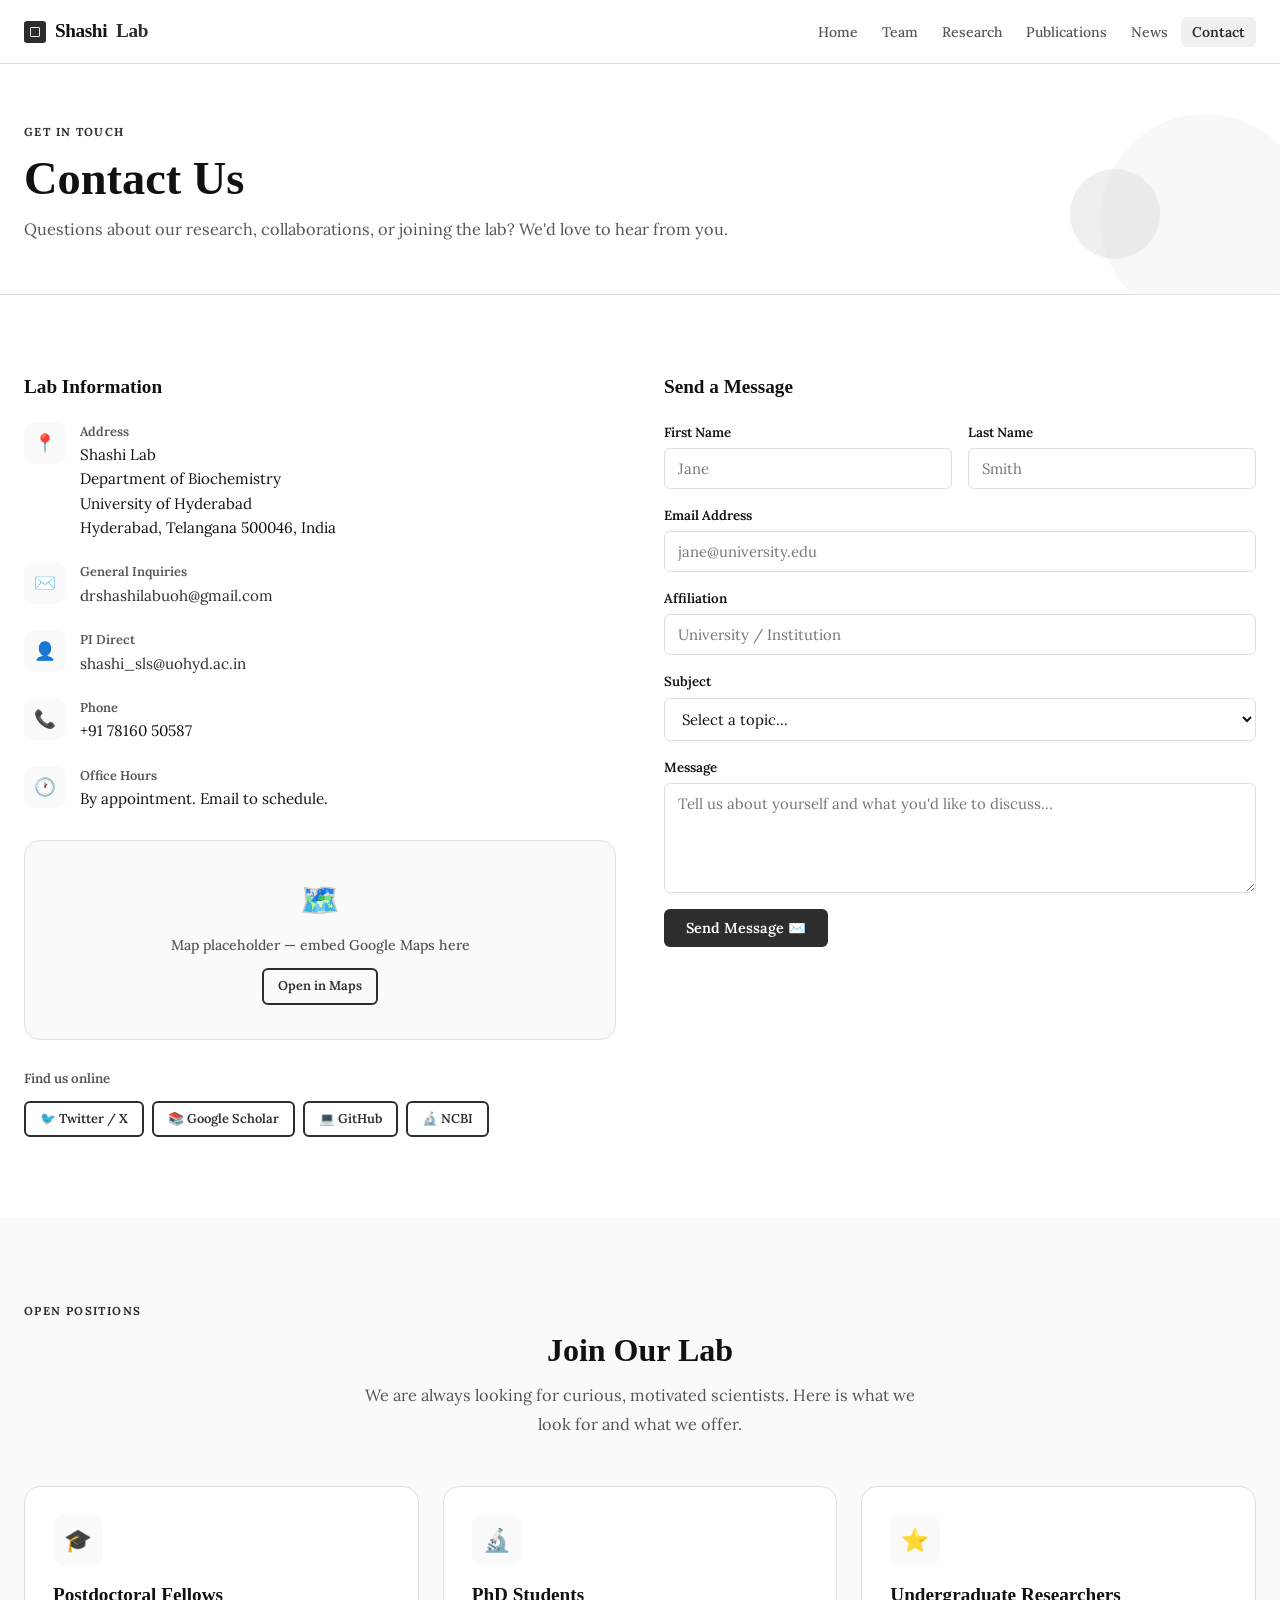
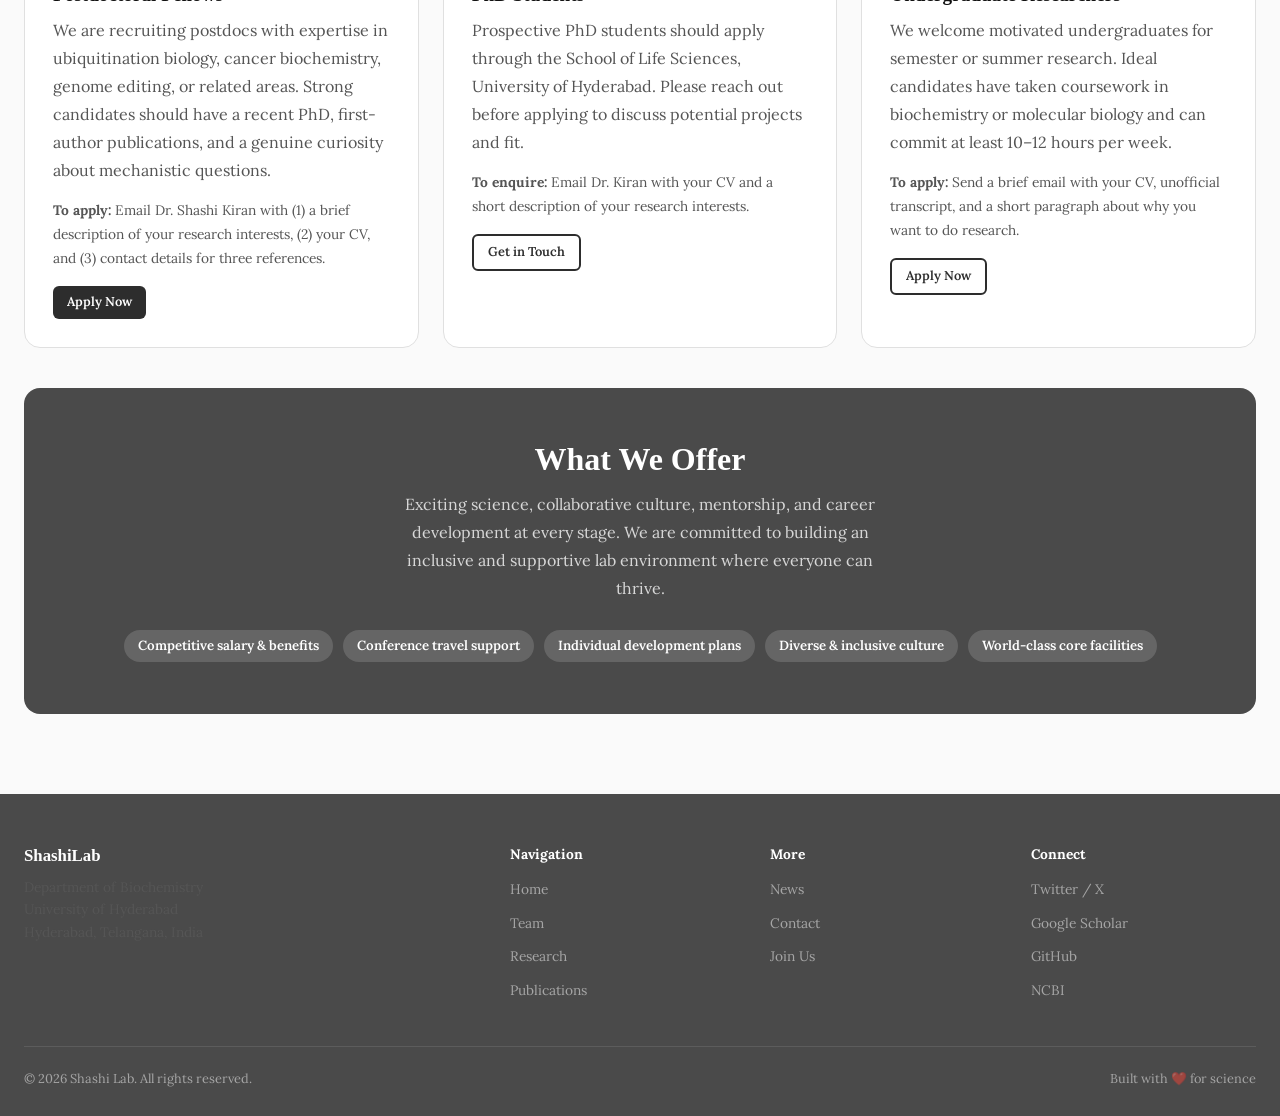
==== commit 1123308e: "Switch font to Lora for academic look Co-Authored-By: Claude Sonnet 4.6 <noreply@anthropic.com>" ====
--- a/contact.html
+++ b/contact.html
@@ -34,7 +34,7 @@
   </script>
   <link rel="preconnect" href="https://fonts.googleapis.com" />
   <link rel="preconnect" href="https://fonts.gstatic.com" crossorigin />
-  <link href="https://fonts.googleapis.com/css2?family=Inter:wght@400;500;600;700;800&display=swap" rel="stylesheet" />
+  <link href="https://fonts.googleapis.com/css2?family=Lora:ital,wght@0,400;0,500;0,600;1,400;1,600&display=swap" rel="stylesheet" />
   <link rel="stylesheet" href="assets/style.css" />
 </head>
 <body>
--- a/assets/style.css
+++ b/assets/style.css
@@ -42,7 +42,7 @@
 *, *::before, *::after { box-sizing: border-box; margin: 0; padding: 0; }
 html { scroll-behavior: smooth; }
 body {
-  font-family: 'Inter', -apple-system, BlinkMacSystemFont, 'Segoe UI', sans-serif;
+  font-family: 'Lora', Georgia, 'Times New Roman', serif;
   color: var(--text);
   background: var(--bg);
   line-height: 1.6;
@@ -493,7 +493,9 @@
   display: block;
   width: 300px;
   height: 300px;
-  object-fit: cover;
+  object-fit: contain;
+  background: #ffffff;
+  padding: 6px;
 }
 .pub-thumb-lines {
   flex: 1; padding: 9px 8px 6px;
@@ -812,6 +814,6 @@
   .form-row      { grid-template-columns: 1fr; }
   .pub-entry  { gap: 14px; padding: 14px 8px; }
   .pub-thumb  { width: 160px; height: 160px; }
-  img.pub-thumb { width: 160px; height: 160px; }
+  img.pub-thumb { width: 160px; height: 160px; object-fit: contain; }
   .grid-2        { grid-template-columns: 1fr; }
 }
